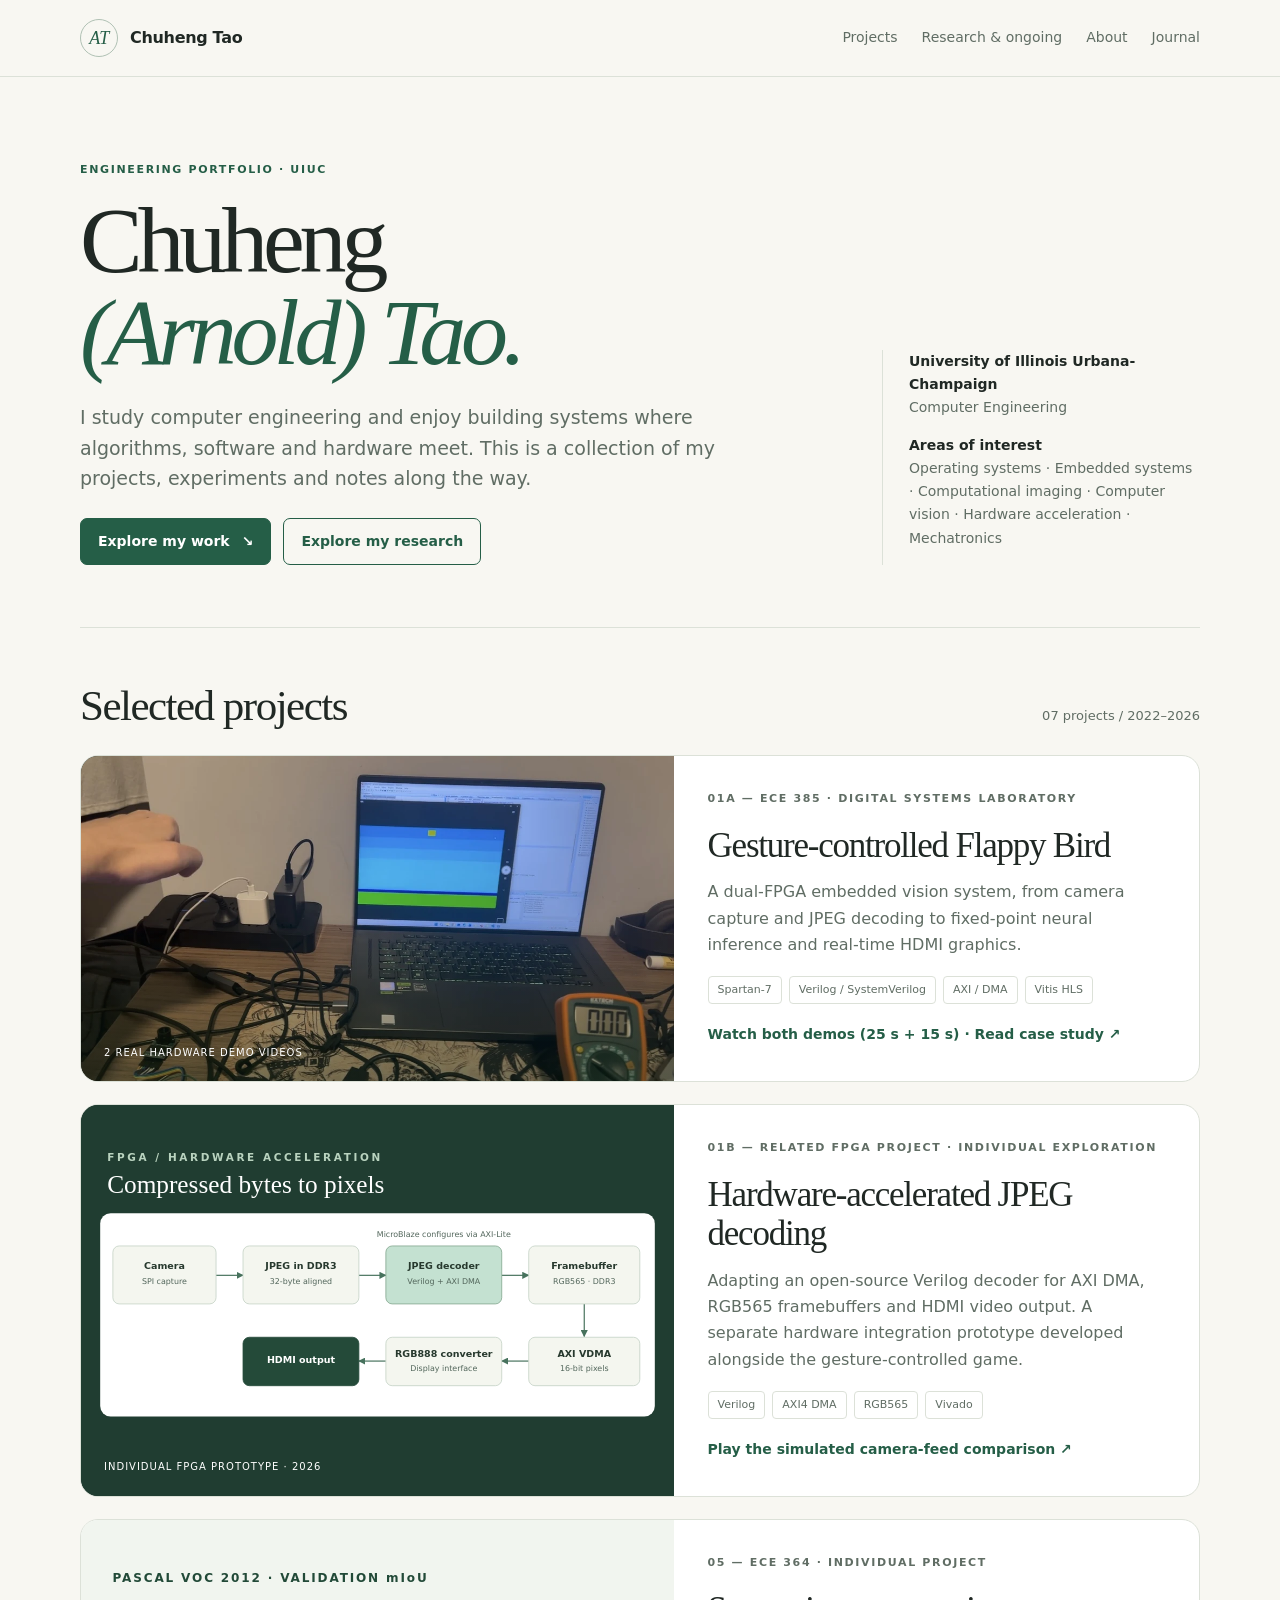
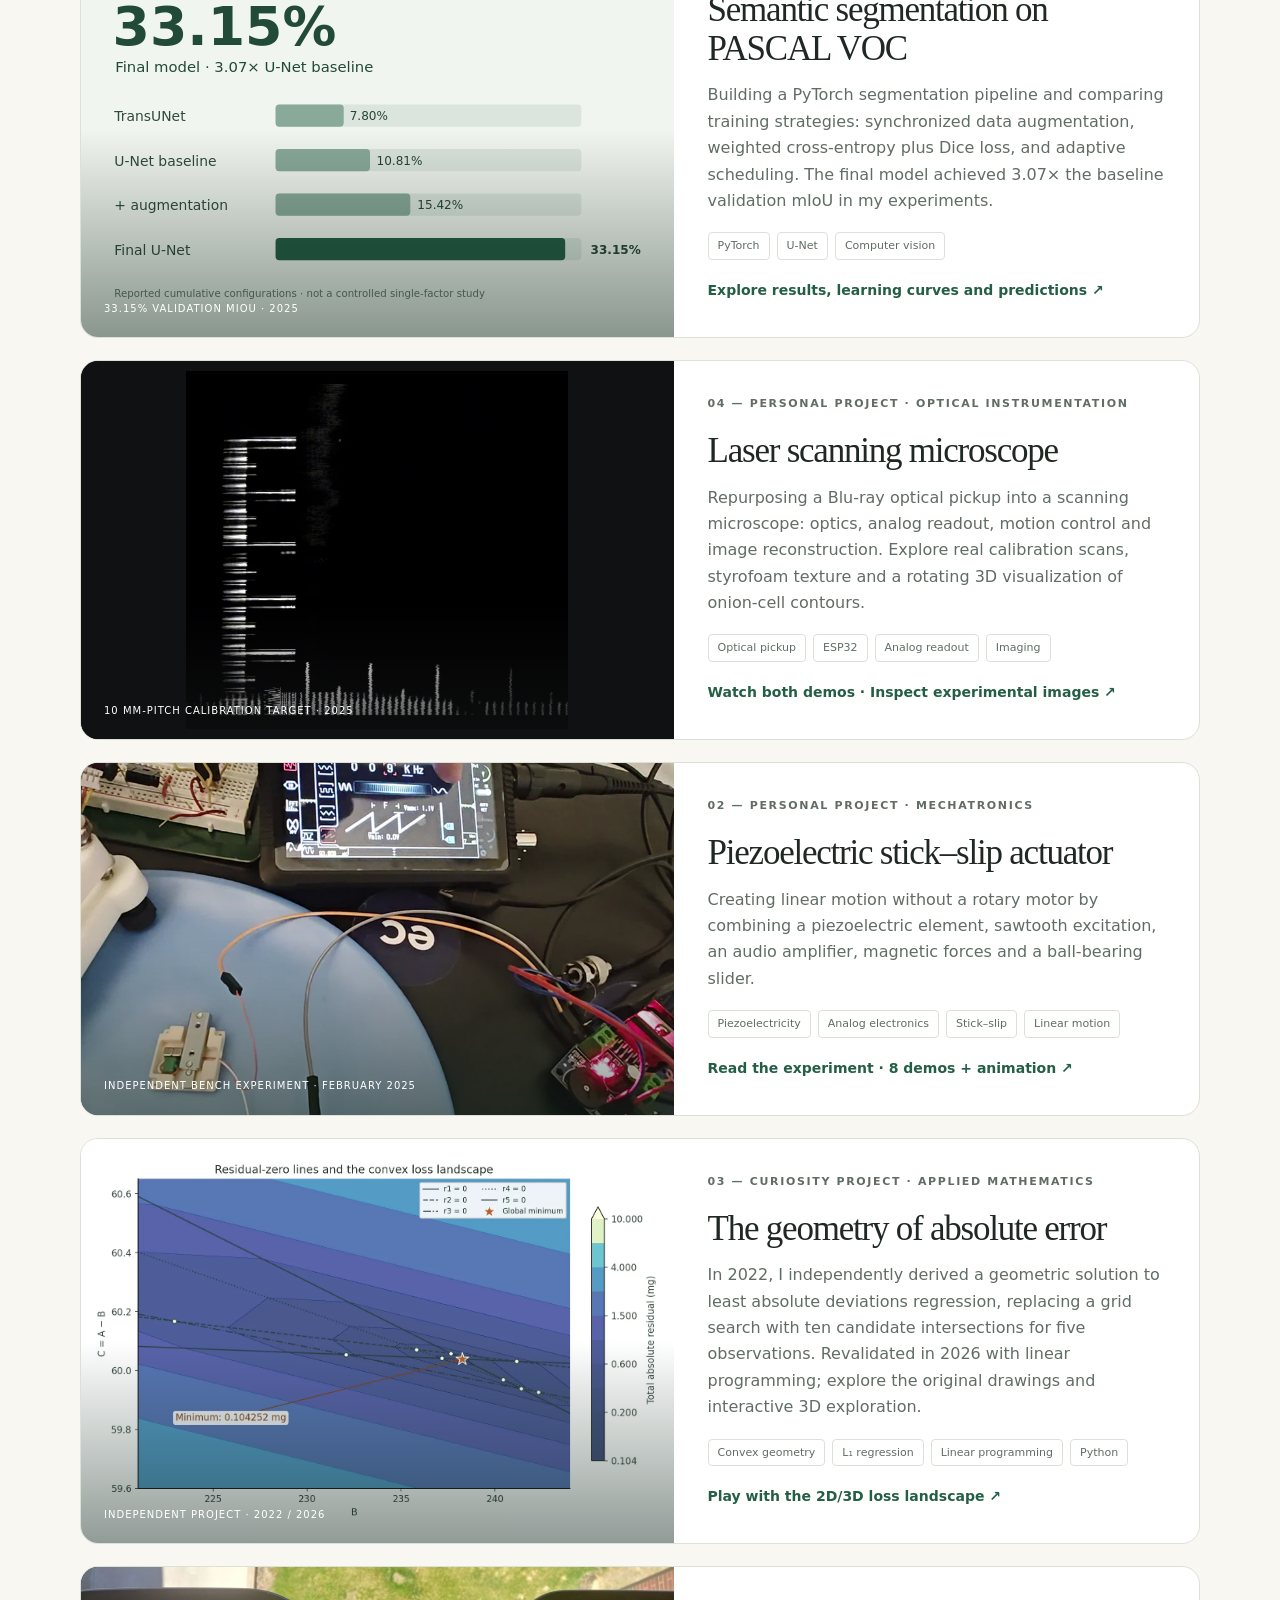
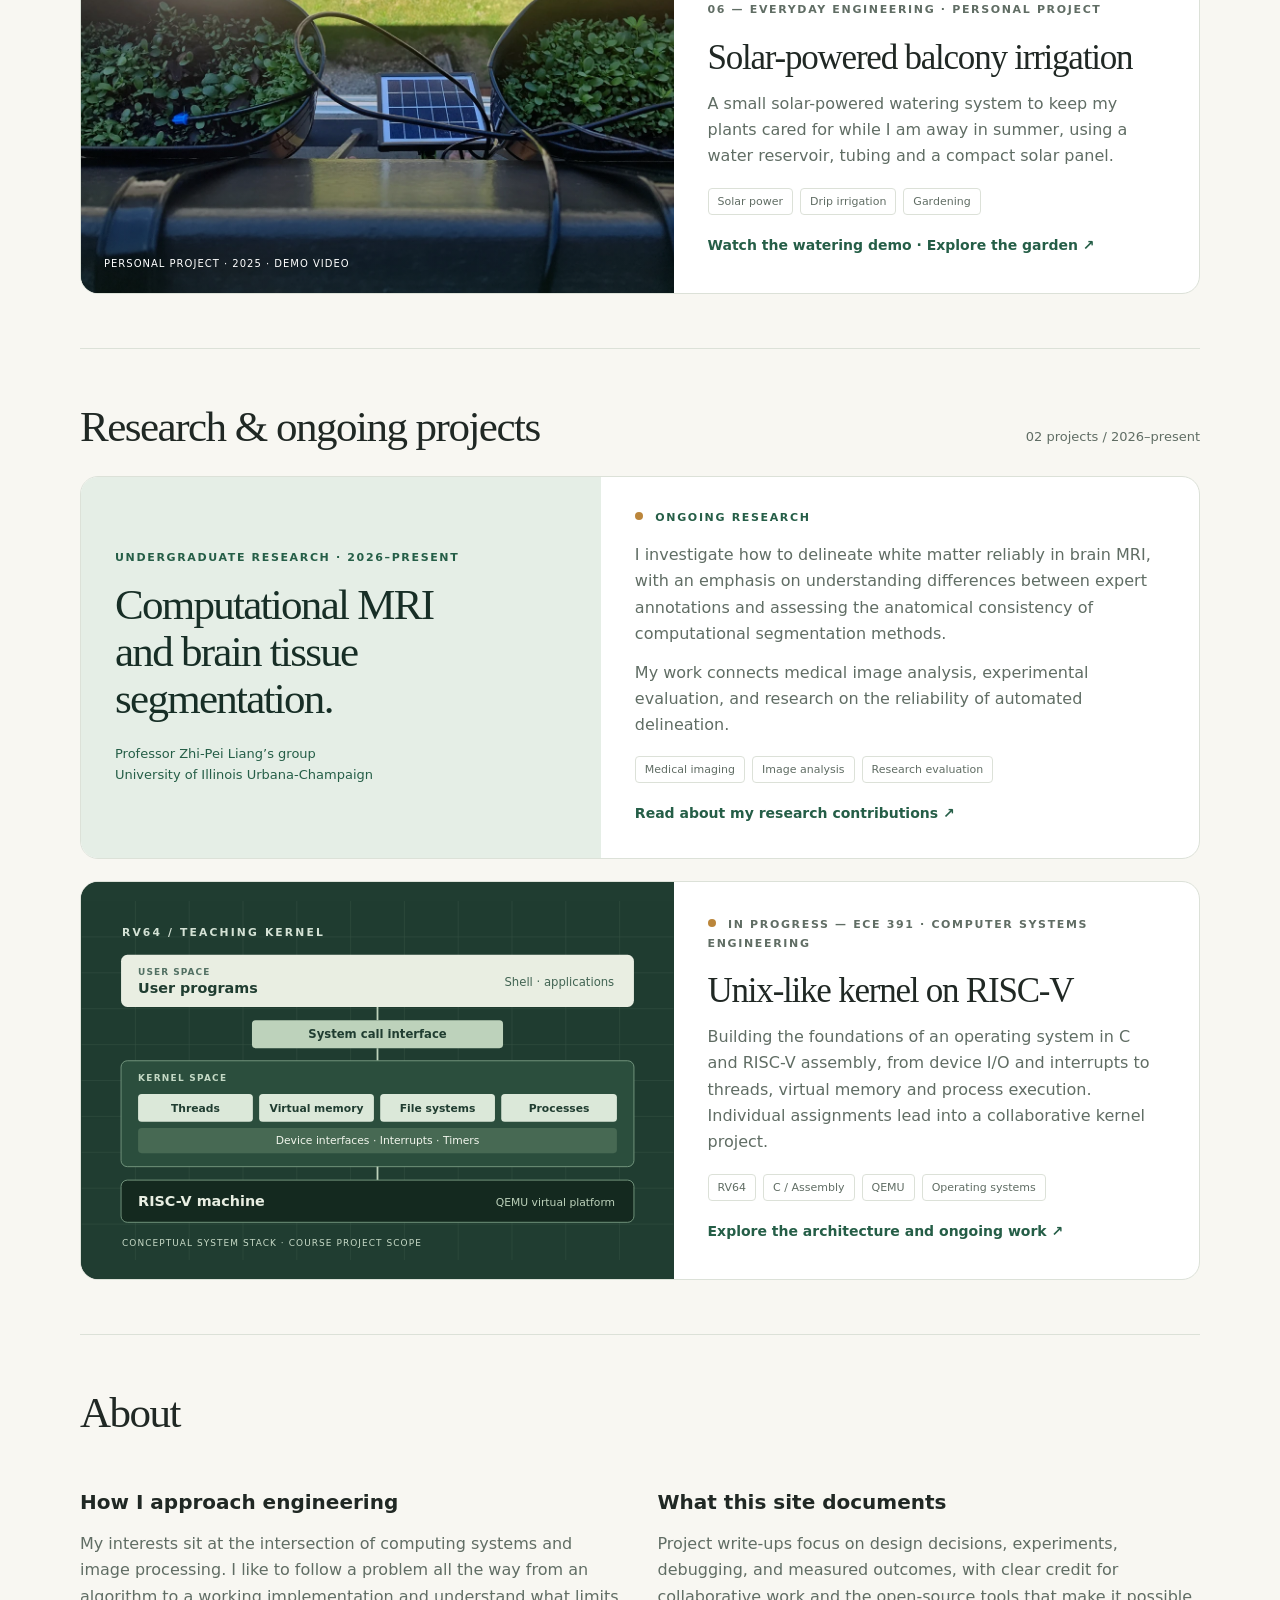
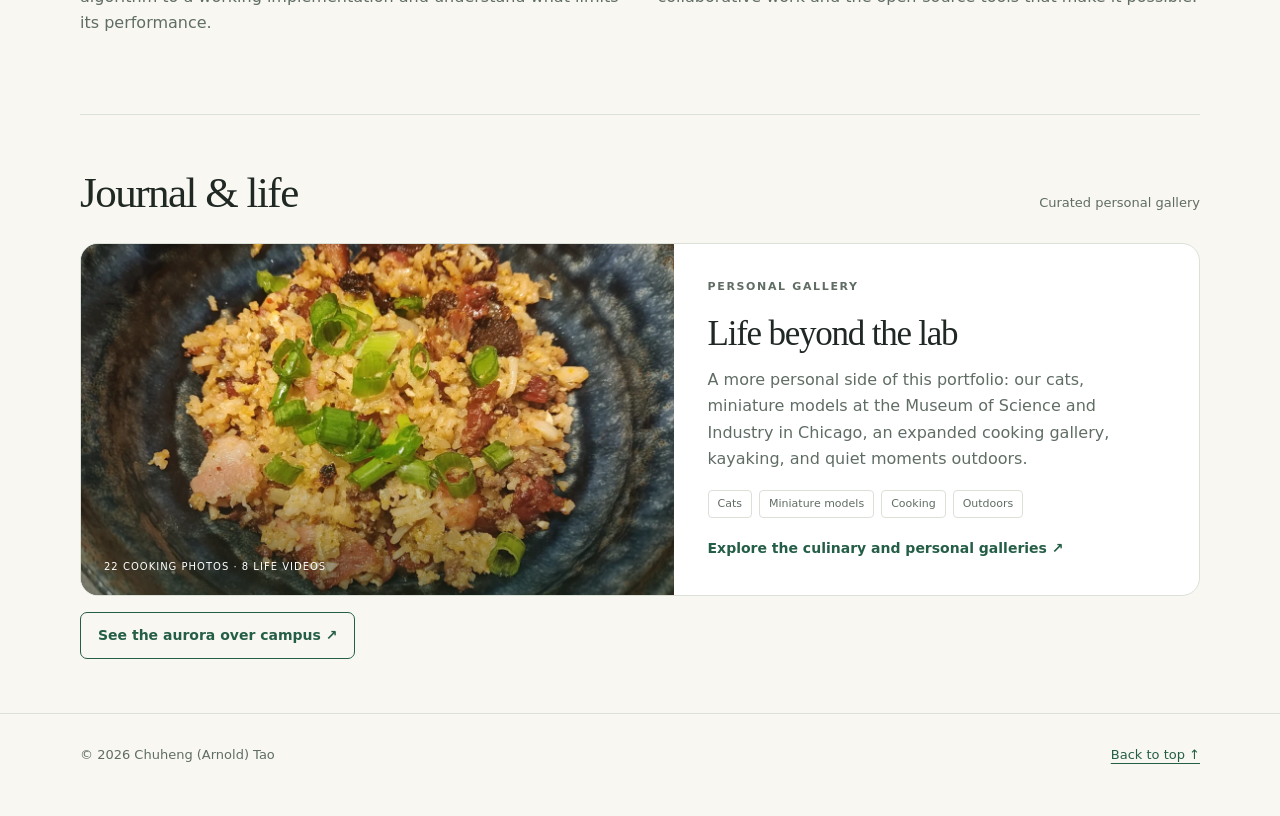
==== index.html @ ce67bd4c "Publish Arnold Tao portfolio v25" ====
<!DOCTYPE html>

<html lang="en"><head><meta charset="utf-8"/><meta content="width=device-width, initial-scale=1" name="viewport"/><meta content="Chuheng (Arnold) Tao — computer engineering, projects, and notes from the University of Illinois Urbana-Champaign." name="description"/><title>Chuheng (Arnold) Tao — Portfolio</title><link href="styles.css" rel="stylesheet"/></head>
<body><a class="skip" href="#main">Skip to content</a><header><div class="wrap nav"><a class="brand" href="index.html"><span aria-hidden="true" class="monogram">AT</span>Chuheng Tao</a><nav aria-label="Main navigation"><a href="#projects">Projects</a><a href="#ongoing">Research &amp; ongoing</a><a href="#about">About</a><a href="#journal">Journal</a></nav></div></header>
<main class="wrap" id="main"><section class="hero"><div><p class="eyebrow">Engineering portfolio · UIUC</p><h1>Chuheng<br/><em>(Arnold) Tao.</em></h1><p class="lead">I study computer engineering and enjoy building systems where algorithms, software and hardware meet. This is a collection of my projects, experiments and notes along the way.</p><div class="actions"><a class="btn primary" href="#projects">Explore my work <span aria-hidden="true">↘</span></a><a class="btn" href="#research">Explore my research</a></div></div><aside class="hero-aside"><p><strong>University of Illinois Urbana-Champaign</strong>Computer Engineering</p><p><strong>Areas of interest</strong>Operating systems · Embedded systems · Computational imaging · Computer vision · Hardware acceleration · Mechatronics</p></aside></section>
<section class="section" id="projects"><div class="section-heading"><h2>Selected projects</h2><p>07 projects / 2022–2026</p></div><a class="featured" href="projects/ece385.html"><div class="cover"><img alt="Hardware demonstration with a hand gesture and the game displayed on a laptop" loading="eager" src="assets/ece385/fist-2.webp"/><span class="cover-label">2 real hardware demo videos</span></div><div class="feature-copy"><p class="eyebrow">01A — ECE 385 · Digital Systems Laboratory</p><h3>Gesture-controlled Flappy Bird</h3><p>A dual-FPGA embedded vision system, from camera capture and JPEG decoding to fixed-point neural inference and real-time HDMI graphics.</p><div class="tags"><span class="tag">Spartan-7</span><span class="tag">Verilog / SystemVerilog</span><span class="tag">AXI / DMA</span><span class="tag">Vitis HLS</span></div><span class="link-label">Watch both demos (25 s + 15 s) · Read case study ↗</span></div></a><a class="featured secondary-project jpeg-feature" href="projects/jpeg-decoder.html"><div class="cover"><img alt="Diagram of the AXI JPEG accelerator prototype, from compressed JPEG in DDR3 through RGB565 framebuffer and HDMI" loading="lazy" src="assets/ece385/jpeg-prototype.svg"/><span class="cover-label">Individual FPGA prototype · 2026</span></div><div class="feature-copy"><p class="eyebrow">01B — Related FPGA project · Individual exploration</p><h3>Hardware-accelerated JPEG decoding</h3><p>Adapting an open-source Verilog decoder for AXI DMA, RGB565 framebuffers and HDMI video output. A separate hardware integration prototype developed alongside the gesture-controlled game.</p><div class="tags"><span class="tag">Verilog</span><span class="tag">AXI4 DMA</span><span class="tag">RGB565</span><span class="tag">Vivado</span></div><span class="link-label">Play the simulated camera-feed comparison ↗</span></div></a>
<a class="featured secondary-project" href="projects/ece364.html"><div class="cover" style="background:#f1f5ef"><img alt="Reported U-Net validation mIoU rises from 10.81 percent to 33.15 percent" loading="lazy" src="assets/ece364/results.svg" style="object-fit:contain"/><span class="cover-label">33.15% validation mIoU · 2025</span></div><div class="feature-copy"><p class="eyebrow">05 — ECE 364 · Individual project</p><h3>Semantic segmentation on PASCAL VOC</h3><p>Building a PyTorch segmentation pipeline and comparing training strategies: synchronized data augmentation, weighted cross-entropy plus Dice loss, and adaptive scheduling. The final model achieved 3.07× the baseline validation mIoU in my experiments.</p><div class="tags"><span class="tag">PyTorch</span><span class="tag">U-Net</span><span class="tag">Computer vision</span></div><span class="link-label">Explore results, learning curves and predictions ↗</span></div></a>
<a class="featured secondary-project lsm-feature" href="projects/laser-scanning-microscope.html"><div class="cover"><img alt="Microscope scan of a calibration target with 10 micrometer division spacing" loading="lazy" src="assets/lsm/photos/calibration-scan.webp"/><span class="cover-label">10 µm-pitch calibration target · 2025</span></div><div class="feature-copy"><p class="eyebrow">04 — Personal project · Optical instrumentation</p><h3>Laser scanning microscope</h3><p>Repurposing a Blu-ray optical pickup into a scanning microscope: optics, analog readout, motion control and image reconstruction. Explore real calibration scans, styrofoam texture and a rotating 3D visualization of onion-cell contours.</p><div class="tags"><span class="tag">Optical pickup</span><span class="tag">ESP32</span><span class="tag">Analog readout</span><span class="tag">Imaging</span></div><span class="link-label">Watch both demos · Inspect experimental images ↗</span></div></a>
<a class="featured secondary-project" href="projects/piezo-actuator.html"><div class="cover"><img alt="Piezoelectric linear slider connected to a waveform source and an audio amplifier" loading="lazy" src="assets/piezo/videos/test-05.webp"/><span class="cover-label">Independent bench experiment · February 2025</span></div><div class="feature-copy"><p class="eyebrow">02 — Personal project · Mechatronics</p><h3>Piezoelectric stick–slip actuator</h3><p>Creating linear motion without a rotary motor by combining a piezoelectric element, sawtooth excitation, an audio amplifier, magnetic forces and a ball-bearing slider.</p><div class="tags"><span class="tag">Piezoelectricity</span><span class="tag">Analog electronics</span><span class="tag">Stick–slip</span><span class="tag">Linear motion</span></div><span class="link-label">Read the experiment · 8 demos + animation ↗</span></div></a><a class="featured secondary-project lad-feature" href="projects/lad-regression.html"><div class="cover"><img alt="Convex piecewise-linear loss contours and residual-zero lines intersecting at the LAD optimum" loading="lazy" src="assets/lad/landscape.webp"/><span class="cover-label">Independent project · 2022 / 2026</span></div><div class="feature-copy"><p class="eyebrow">03 — Curiosity project · Applied mathematics</p><h3>The geometry of absolute error</h3><p>In 2022, I independently derived a geometric solution to least absolute deviations regression, replacing a grid search with ten candidate intersections for five observations. Revalidated in 2026 with linear programming; explore the original drawings and interactive 3D exploration.</p><div class="tags"><span class="tag">Convex geometry</span><span class="tag">L₁ regression</span><span class="tag">Linear programming</span><span class="tag">Python</span></div><span class="link-label">Play with the 2D/3D loss landscape ↗</span></div></a><a class="featured secondary-project" href="projects/solar-irrigation.html"><div class="cover"><img alt="Solar-powered irrigation lines in two balcony planters" loading="lazy" src="assets/irrigation/solar-planters.webp"/><span class="cover-label">Personal project · 2025 · Demo video</span></div><div class="feature-copy"><p class="eyebrow">06 — Everyday engineering · Personal project</p><h3>Solar-powered balcony irrigation</h3><p>A small solar-powered watering system to keep my plants cared for while I am away in summer, using a water reservoir, tubing and a compact solar panel.</p><div class="tags"><span class="tag">Solar power</span><span class="tag">Drip irrigation</span><span class="tag">Gardening</span></div><span class="link-label">Watch the watering demo · Explore the garden ↗</span></div></a></section>
<section class="section" id="ongoing"><div class="section-heading"><h2>Research &amp; ongoing projects</h2><p>02 projects / 2026–present</p></div><a class="research-feature" href="projects/mri-research.html" id="research"><div class="research-label"><p class="eyebrow">Undergraduate research · 2026–present</p><h3>Computational MRI<br/>and brain tissue segmentation.</h3><p>Professor Zhi-Pei Liang’s group<br/>University of Illinois Urbana-Champaign</p></div><div class="research-copy"><p class="eyebrow"><span aria-hidden="true" class="status-dot"></span> Ongoing research</p><p>I investigate how to delineate white matter reliably in brain MRI, with an emphasis on understanding differences between expert annotations and assessing the anatomical consistency of computational segmentation methods.</p><p>My work connects medical image analysis, experimental evaluation, and research on the reliability of automated delineation.</p><div class="tags"><span class="tag">Medical imaging</span><span class="tag">Image analysis</span><span class="tag">Research evaluation</span></div><span class="link-label">Read about my research contributions ↗</span></div></a><a class="featured kernel-feature" href="projects/ece391.html"><div class="cover"><img alt="Conceptual RISC-V operating system stack, from user programs through the kernel to virtual hardware" loading="lazy" src="assets/ece391/kernel-stack.svg"/></div><div class="feature-copy"><p class="eyebrow"><span aria-hidden="true" class="status-dot"></span> In progress — ECE 391 · Computer Systems Engineering</p><h3>Unix-like kernel on RISC-V</h3><p>Building the foundations of an operating system in C and RISC-V assembly, from device I/O and interrupts to threads, virtual memory and process execution. Individual assignments lead into a collaborative kernel project.</p><div class="tags"><span class="tag">RV64</span><span class="tag">C / Assembly</span><span class="tag">QEMU</span><span class="tag">Operating systems</span></div><span class="link-label">Explore the architecture and ongoing work ↗</span></div></a></section>
<section class="section" id="about"><div class="section-heading"><h2>About</h2></div><div class="two-col"><div class="info"><h3>How I approach engineering</h3><p>My interests sit at the intersection of computing systems and image processing. I like to follow a problem all the way from an algorithm to a working implementation and understand what limits its performance.</p></div><div class="info"><h3>What this site documents</h3><p>Project write-ups focus on design decisions, experiments, debugging, and measured outcomes, with clear credit for collaborative work and the open-source tools that make it possible.</p></div></div></section>
<section class="section" id="journal"><div class="section-heading"><h2>Journal &amp; life</h2><p>Curated personal gallery</p></div><a class="featured secondary-project" href="projects/life.html"><div class="cover"><img alt="A bowl of fried rice topped with scallions" loading="lazy" src="assets/life/fried-rice-bowl.webp"/><span class="cover-label">22 cooking photos · 8 life videos</span></div><div class="feature-copy"><p class="eyebrow">Personal gallery</p><h3>Life beyond the lab</h3><p>A more personal side of this portfolio: our cats, miniature models at the Museum of Science and Industry in Chicago, an expanded cooking gallery, kayaking, and quiet moments outdoors.</p><div class="tags"><span class="tag">Cats</span><span class="tag">Miniature models</span><span class="tag">Cooking</span><span class="tag">Outdoors</span></div><span class="link-label">Explore the culinary and personal galleries ↗</span></div></a><div class="actions" style="margin-top:16px"><a class="btn" href="projects/life.html#campus-aurora">See the aurora over campus ↗</a></div></section></main>
<footer><div class="wrap footer-inner"><span>© 2026 Chuheng (Arnold) Tao</span><a href="#main">Back to top ↑</a></div></footer></body></html>
---- styles.css ----
:root{color-scheme:light;--bg:#f8f7f2;--paper:#fff;--ink:#202824;--muted:#606d64;--line:#dce1d8;--accent:#255e47;--pale:#e5eee6;--dark:#172e26;--cream:#f4f1e5;--radius:18px;--sans:system-ui,-apple-system,BlinkMacSystemFont,"Segoe UI",sans-serif;--serif:Georgia,"Times New Roman",serif}*{box-sizing:border-box}html{scroll-behavior:smooth}body{margin:0;background:var(--bg);color:var(--ink);font:16px/1.65 var(--sans)}a{color:var(--accent);text-underline-offset:4px}a:hover{text-decoration-thickness:2px}img{max-width:100%;height:auto;display:block}button{font:inherit}a:focus-visible,button:focus-visible,summary:focus-visible{outline:3px solid #b66e32;outline-offset:5px}header{border-bottom:1px solid var(--line);background:var(--bg)}.wrap{width:min(1120px,calc(100% - 48px));margin:auto}.nav{height:76px;display:flex;align-items:center;justify-content:space-between;gap:20px}.brand{display:flex;align-items:center;gap:12px;text-decoration:none;color:var(--ink);font-weight:650;letter-spacing:-.02em}.monogram{border:1px solid #b0c1b4;width:38px;height:38px;display:grid;place-items:center;border-radius:50%;font:italic 18px var(--serif);color:var(--accent)}nav{display:flex;gap:24px;flex-wrap:wrap}nav a{font-size:14px;color:var(--muted);text-decoration:none}nav a:hover,nav a[aria-current]{color:var(--accent)}.eyebrow{font-size:11px;letter-spacing:.15em;text-transform:uppercase;font-weight:750;color:var(--accent);margin:0 0 15px}.hero{padding:84px 0 62px;display:grid;grid-template-columns:1.4fr .6fr;gap:60px;align-items:end}.hero h1,.article-hero h1{font:normal clamp(48px,7.4vw,94px)/.98 var(--serif);letter-spacing:-.055em;margin:0 0 24px}.hero h1 em{font-weight:normal;color:var(--accent)}.lead{font-size:19px;line-height:1.6;max-width:660px;color:var(--muted);margin:0 0 24px}.hero-aside{border-left:1px solid var(--line);padding-left:26px}.hero-aside p{margin:0 0 15px;font-size:14px;color:var(--muted)}.hero-aside strong{display:block;color:var(--ink);font-weight:650}.actions{display:flex;gap:12px;flex-wrap:wrap;align-items:center}.btn{display:inline-flex;gap:12px;align-items:center;text-decoration:none;border:1px solid var(--accent);border-radius:7px;padding:11px 17px;font-size:14px;font-weight:650}.btn.primary{background:var(--accent);color:white}.btn:hover{opacity:.87}.section{padding:54px 0;border-top:1px solid var(--line)}.section-heading{display:flex;justify-content:space-between;align-items:baseline;gap:20px;margin-bottom:25px}.section-heading h2,.article-section h2{font:normal clamp(31px,4vw,43px)/1.12 var(--serif);letter-spacing:-.035em;margin:0}.section-heading p{font-size:13px;color:var(--muted);margin:0}.featured{display:grid;grid-template-columns:1.06fr .94fr;background:var(--paper);border:1px solid var(--line);border-radius:var(--radius);overflow:hidden;text-decoration:none;color:var(--ink)}.featured:hover{border-color:var(--accent)}.cover{min-height:310px;position:relative;background:var(--dark);overflow:hidden;display:flex;align-items:center;justify-content:center}.cover img{width:100%;height:100%;object-fit:cover;position:absolute}.cover:after{content:"";position:absolute;inset:0;background:linear-gradient(0deg,rgba(12,35,24,.45),transparent 50%)}.cover-label{position:absolute;z-index:1;bottom:20px;left:23px;letter-spacing:.1em;font-size:10px;color:white;text-transform:uppercase}.feature-copy{padding:34px;align-self:center}.feature-copy h3{font:normal 35px/1.12 var(--serif);letter-spacing:-.035em;margin:8px 0 14px}.feature-copy p{color:var(--muted);margin:0 0 18px}.tags{display:flex;gap:7px;flex-wrap:wrap;margin:17px 0}.tag{font-size:11px;line-height:1.4;border:1px solid var(--line);color:var(--muted);padding:5px 9px;border-radius:4px}.link-label{color:var(--accent);font-weight:650;font-size:14px}.two-col{display:grid;grid-template-columns:1fr 1fr;gap:35px}.info{padding:24px 0}.info h3{font-size:20px;font-weight:600;margin:0 0 12px}.info p{color:var(--muted);margin:0}.journal{padding:28px;border:1px solid var(--line);border-radius:var(--radius);background:transparent}.journal h3{font:normal 26px/1.15 var(--serif);margin:0 0 8px}.journal p{margin:0;color:var(--muted)}footer{border-top:1px solid var(--line);padding:30px 0 50px;color:var(--muted);font-size:13px}.footer-inner{display:flex;justify-content:space-between;gap:20px}.article-hero{padding:48px 0 40px}.back{font-size:13px;text-decoration:none;color:var(--muted);display:inline-block;margin-bottom:30px}.article-hero h1{font-size:clamp(44px,6.8vw,78px);max-width:990px;margin-bottom:24px}.article-hero .lead{max-width:790px}.meta{font-size:13px;color:var(--muted);display:flex;flex-wrap:wrap;gap:8px 23px}.hero-media{display:grid;grid-template-columns:1.15fr .85fr;gap:10px;align-items:stretch;margin-bottom:14px}.hero-media img{width:100%;height:100%;object-fit:cover;border-radius:12px;aspect-ratio:16/9}.hero-media .secondary{display:grid;grid-template-rows:1fr 1fr;gap:10px}.hero-media .secondary img{aspect-ratio:2.7/1}.caption{font-size:12px;color:var(--muted);margin:8px 0 20px}.stats{display:grid;grid-template-columns:repeat(4,1fr);background:var(--dark);color:#f8f7f2;border-radius:12px;overflow:hidden;margin:27px 0 48px}.stat{padding:23px 20px;border-right:1px solid #446055}.stat:last-child{border:0}.stat b{font:normal clamp(26px,4vw,40px)/1.05 var(--serif);display:block;margin-bottom:6px}.stat span{font-size:12px;color:#c5d8cc}.article-layout{display:grid;grid-template-columns:205px minmax(0,1fr);gap:60px;padding-bottom:55px}.toc{position:sticky;top:20px;align-self:start;display:grid;gap:12px;border-top:1px solid var(--line);padding-top:20px}.toc a{font-size:13px;text-decoration:none;color:var(--muted)}.toc a:hover{color:var(--accent)}.article-section{padding:0 0 45px;margin:0 0 42px;border-bottom:1px solid var(--line);scroll-margin-top:22px}.article-section:last-child{border:0;margin:0;padding:0}.article-section p{color:#414d45}.article-section h3{font-size:19px;line-height:1.3;margin:26px 0 8px}.article-section h2{margin-bottom:18px}.diagram{border:1px solid var(--line);background:#fff;border-radius:12px;padding:20px;margin:24px 0 10px;overflow:auto}.diagram svg{width:100%;height:auto;min-width:540px;display:block}.small-diagram{min-width:0!important}.diagram .node{fill:#f4f6ef;stroke:#c4d2c5;stroke-width:1.2}.diagram .accent-node{fill:#e3eee6;stroke:#82a68e;stroke-width:1.2}.diagram .dark-node{fill:#244a39;stroke:#244a39}.diagram text{font-family:var(--sans);font-size:12px;fill:#27392e}.diagram .sub{font-size:10px;fill:#52665b}.diagram .white{fill:white}.diagram .arrow{stroke:#47725d;stroke-width:1.5;fill:none;marker-end:url(#arrow)}.pipeline-grid{display:grid;grid-template-columns:repeat(3,1fr);gap:10px;margin:24px 0}.pipeline-grid div{padding:18px;border:1px solid var(--line);border-radius:10px;background:white}.pipeline-grid b{display:block;color:var(--accent);font-size:12px;margin-bottom:6px}.pipeline-grid span{font-size:13px;color:var(--muted)}.media-grid{display:grid;grid-template-columns:1fr 1fr;gap:13px}.media-grid figure{margin:0}.media-grid img{border-radius:9px;aspect-ratio:16/9;object-fit:cover;width:100%}.media-grid figcaption{font-size:12px;color:var(--muted);margin:6px 0 13px}.sample-grid{display:flex;gap:18px;align-items:start;margin:23px 0}.sample-grid figure{margin:0;flex:0 1 135px}.sample-grid img{image-rendering:pixelated;border-radius:6px}.sample-grid figcaption{font-size:12px;color:var(--muted);margin:5px 0}.layer-list{display:grid;gap:6px;margin:18px 0}.layer{display:grid;grid-template-columns:1fr 1fr;gap:20px;align-items:center;background:white;border:1px solid var(--line);border-radius:6px;padding:9px 14px;font-size:13px}.layer code{color:var(--accent);font-size:12px}.callout{border-left:3px solid #82a68e;background:var(--pale);padding:16px 20px;margin:20px 0;border-radius:0 8px 8px 0;font-size:14px}.callout p{margin:0}.code-block{background:#1f3028;color:#e2eee5;padding:18px;border-radius:10px;overflow:auto;font-size:12px;line-height:1.65}.code-block code{font-family:ui-monospace,SFMono-Regular,Consolas,monospace}.bar-table{margin:20px 0;border:1px solid var(--line);padding:15px;border-radius:12px;background:white}.barrow{display:grid;grid-template-columns:90px 1fr;gap:12px;align-items:center;padding:12px 0;border-bottom:1px solid var(--line)}.barrow:last-child{border:0}.barrow>span{font-size:13px}.bars{display:grid;gap:6px}.track{height:19px;background:#edf0eb;border-radius:3px;position:relative;overflow:hidden}.fill{height:100%;background:#3d7959;min-width:0}.fill.receiver{background:#9db4a1}.track b{position:absolute;right:6px;top:0;font-size:10px;color:#152b1f;font-weight:650;line-height:19px;background:#fff9;padding:0 3px;border-radius:2px}.legend{display:flex;gap:16px;font-size:12px;color:var(--muted)}.swatch{display:inline-block;width:10px;height:10px;background:#3d7959;margin-right:5px;border-radius:2px}.swatch.r{background:#9db4a1}.source-list{padding-left:18px;font-size:14px}.source-list li{margin:9px 0}.source-list a{overflow-wrap:anywhere}details{border:1px solid var(--line);border-radius:9px;padding:12px 14px;background:white;margin-top:14px}summary{cursor:pointer;color:var(--accent);font-weight:650;font-size:14px}details img{margin-top:12px}.video-grid{display:grid;gap:14px}.video-grid video{width:100%;max-height:480px;background:#172e26;border-radius:9px}.skip{position:absolute;left:-1000px}.skip:focus{left:20px;top:10px;z-index:10;background:white;padding:8px}.empty-video{display:none}.no-break{white-space:nowrap}@media(max-width:800px){.hero{grid-template-columns:1fr;gap:25px;padding:58px 0 40px}.hero-aside{border-left:0;border-top:1px solid var(--line);padding:15px 0 0;display:flex;gap:30px;flex-wrap:wrap}.featured{grid-template-columns:1fr}.cover{min-height:260px}.article-layout{grid-template-columns:1fr;gap:25px}.toc{position:static;display:flex;flex-wrap:wrap;gap:10px 17px}.toc .eyebrow{width:100%;margin:0}.stats{grid-template-columns:1fr 1fr}.stat:nth-child(2){border-right:0}.stat:nth-child(-n+2){border-bottom:1px solid #446055}.hero-media .secondary img{aspect-ratio:2.2/1}.section{padding:40px 0}.two-col{gap:20px}}@media(max-width:480px){.wrap{width:calc(100% - 32px)}.nav{height:auto;min-height:67px;flex-wrap:wrap;padding:12px 0;gap:9px}nav{gap:16px}.hero{padding-top:45px}.lead{font-size:17px}.two-col,.hero-media,.pipeline-grid{grid-template-columns:1fr}.hero-media .secondary{grid-template-columns:1fr 1fr;grid-template-rows:1fr}.hero-media .secondary img{aspect-ratio:16/9}.feature-copy{padding:23px}.feature-copy h3{font-size:29px}.section-heading{align-items:start;flex-direction:column;gap:8px}.footer-inner{flex-wrap:wrap}.layer{gap:10px;padding:8px;font-size:12px}.barrow{grid-template-columns:68px 1fr}.media-grid{gap:8px}.article-hero{padding-top:25px}}@media(prefers-reduced-motion:reduce){html{scroll-behavior:auto}}

[hidden]{display:none!important}

/* Video milestones: native players and original-aspect-ratio footage. */
.demo-actions{margin-top:22px}
.video-grid{gap:18px;margin:24px 0 32px}
.video-demo{margin:0;overflow:hidden;border:1px solid var(--line);border-radius:12px;background:white;display:grid;grid-template-columns:minmax(0,1.25fr) minmax(0,1fr);align-items:stretch}
.video-stage{display:flex;align-items:center;justify-content:center;background:#172e26;min-width:0;padding:8px}
.video-grid video{display:block;width:100%;height:auto;max-height:390px;object-fit:contain;border-radius:6px}
.video-demo figcaption{padding:20px;align-self:center;min-width:0}
.video-demo figcaption .eyebrow{margin:0 0 8px;font-size:11px}
.video-demo figcaption h3{margin:0 0 8px;font-size:18px;line-height:1.3}
.video-demo figcaption p:not(.eyebrow){font-size:14px;line-height:1.6;margin:0 0 12px;color:var(--muted)}
.media-link{font-size:12px;color:var(--accent);font-weight:650}
@media(max-width:620px){.video-demo{grid-template-columns:1fr}.video-demo figcaption{padding:16px}.video-grid video{max-height:420px}}

/* Independent piezoelectric actuator case study */
.secondary-project{margin-top:22px}.article-hero h1 em{font-weight:normal;color:var(--accent)}.piezo-hero>img{object-fit:cover;min-height:280px;aspect-ratio:16/10}.piezo-hero .secondary img{aspect-ratio:2.2/1;object-position:center}.piezo-video-grid{grid-template-columns:repeat(2,minmax(0,1fr));gap:16px}.piezo-video{grid-template-columns:1fr;align-content:start}.piezo-video .video-stage{padding:0}.piezo-video video{aspect-ratio:16/9;border-radius:0}.piezo-video figcaption{padding:16px}.piezo-video figcaption p:not(.eyebrow){font-size:13px}.piezo-video figcaption h3{font-size:17px}.piezo-video-grid #clip-08{border-color:#82a68e}@media(max-width:620px){.piezo-video-grid{grid-template-columns:1fr}.piezo-hero>img{min-height:0}}

/* Animated conceptual stick–slip demonstration */
.stick-slip-animation{margin:24px 0 18px;border:1px solid var(--line);border-radius:12px;overflow:hidden;background:var(--paper)}.stick-slip-animation picture{display:block;background:var(--bg)}.stick-slip-animation img{width:100%;height:auto;display:block}.stick-slip-animation figcaption{padding:15px 18px;display:flex;align-items:flex-start;justify-content:space-between;gap:18px;color:var(--muted);font-size:13px}.stick-slip-animation strong{color:var(--ink)}.motion-toggle{flex-shrink:0;background:white;border:1px solid var(--line);border-radius:6px;color:var(--accent);padding:7px 12px;font-size:12px;cursor:pointer}.motion-toggle:hover{border-color:var(--accent)}@media(max-width:620px){.stick-slip-animation figcaption{flex-direction:column;gap:10px}}

/* 2022 mathematical curiosity case study */
.lad-feature .cover{background:#fff}.lad-feature .cover img{object-fit:contain;padding:14px}.lad-figure{margin:24px 0;border:1px solid var(--line);background:#fff;border-radius:12px;overflow:hidden}.lad-figure img{width:100%;height:auto;display:block}.lad-figure figcaption{padding:12px 18px;border-top:1px solid var(--line);font-size:13px;color:var(--muted);line-height:1.55}.lad-hero{max-width:960px;margin:0 auto 30px}.lad-math{background:#fff;border:1px solid var(--line);border-radius:10px;font:normal clamp(17px,2.1vw,23px)/1.75 var(--serif);padding:18px 22px;margin:20px 0;overflow-x:auto;color:var(--dark)}.lad-math sup,.lad-math sub{font-size:.68em}.lad-table-wrap{overflow-x:auto;margin:24px 0}.lad-table{border-collapse:collapse;width:100%;font-size:13px;background:#fff;white-space:nowrap;font-variant-numeric:tabular-nums}.lad-table th,.lad-table td{padding:11px 13px;border-bottom:1px solid var(--line);text-align:right}.lad-table th{background:var(--pale);font-weight:650}.lad-table th:first-child,.lad-table td:first-child{text-align:left}.lad-table tr:last-child td{border-bottom:0}.article-section details{border:1px solid var(--line);background:#fff;border-radius:9px;padding:12px 16px;margin-top:22px}.article-section details summary{cursor:pointer;font-weight:600;color:var(--accent)}.article-section details p{margin-bottom:6px}

/* FPGA case study: media first and independent JPEG case study. */
.fpga-hero{padding:30px 0 18px}.fpga-hero .back{margin-bottom:18px}.fpga-hero h1{font-size:clamp(40px,5.9vw,68px);margin-bottom:16px}.fpga-hero .lead{margin-bottom:16px;max-width:900px}.fpga-hero .tags{margin:12px 0}.fpga-hero .demo-actions{margin-top:12px}.fpga-demo-opening{scroll-margin-top:16px;margin-top:16px}.fpga-demo-opening .section-heading{margin-bottom:12px}.fpga-demo-grid{grid-template-columns:repeat(2,minmax(0,1fr));margin:12px 0 24px;gap:16px}.fpga-demo-grid .video-demo{grid-template-columns:1fr;align-content:start;scroll-margin-top:18px}.fpga-demo-grid .video-stage{padding:0;aspect-ratio:16/9;overflow:hidden}.fpga-demo-grid video{width:100%;height:100%;max-height:none;object-fit:contain;border-radius:0}.fpga-demo-grid figcaption{padding:16px 18px}.fpga-demo-grid figcaption h3{font-size:18px}.fpga-demo-grid figcaption p:not(.eyebrow){margin-bottom:8px}.jpeg-feature .cover img{object-fit:contain;background:#203d31}.jpeg-feature .cover:after{background:none}@media(max-width:620px){.fpga-demo-grid{grid-template-columns:1fr}.fpga-hero h1 br{display:none}.fpga-hero .btn{font-size:13px}}

.fpga-page article,.fpga-page .toc{min-width:0}.fpga-page .diagram,.fpga-page .code-block{max-width:100%}@media(max-width:800px){.fpga-page .article-layout{grid-template-columns:minmax(0,1fr)}}
.lsm-feature .cover img{object-fit:contain;background:#101112;padding:10px}.lsm-feature .cover:after{background:linear-gradient(0deg,#101112c5,transparent 35%)}

/* Ongoing RISC-V teaching kernel */
.status-dot{display:inline-block;width:8px;height:8px;border-radius:50%;background:#bb863b;vertical-align:1px;margin-right:7px}.kernel-feature .cover img{object-fit:contain;background:#203d31}.kernel-feature .cover:after{background:none}.kernel-overview{display:grid;grid-template-columns:minmax(0,.85fr) minmax(0,1.15fr);gap:30px;align-items:center;background:var(--paper);border:1px solid var(--line);border-radius:var(--radius);padding:25px;margin:24px 0 46px}.kernel-summary h2{font:normal clamp(25px,3vw,37px)/1.15 var(--serif);letter-spacing:-.035em;margin:0 0 12px}.kernel-summary p:not(.eyebrow){color:var(--muted);font-size:15px;line-height:1.7}.kernel-figure{margin:0;min-width:0}.kernel-figure img{border-radius:9px;width:100%}.kernel-figure figcaption{font-size:12px;color:var(--muted);padding:9px 0 0}.kernel-grid{display:grid;grid-template-columns:repeat(2,minmax(0,1fr));gap:12px;margin:22px 0}.kernel-grid>div{background:white;border:1px solid var(--line);border-radius:10px;padding:17px;min-width:0}.kernel-grid span{color:var(--accent);font-size:11px;letter-spacing:.06em;text-transform:uppercase;font-weight:650}.kernel-grid h3{margin:7px 0;font-size:18px}.kernel-grid p{font-size:14px;margin:0}.kernel-timeline{display:grid;gap:10px;margin:20px 0}.kernel-timeline>div{display:grid;grid-template-columns:65px minmax(0,1fr);gap:15px;padding:15px;border:1px solid var(--line);background:white;border-radius:9px}.kernel-timeline b{color:var(--accent);font-family:var(--serif);font-size:22px;font-weight:normal}.kernel-timeline p{font-size:14px;margin:4px 0 0}.kernel-page article,.kernel-page .toc{min-width:0}@media(max-width:800px){.kernel-overview{grid-template-columns:1fr;gap:14px;padding:18px}.kernel-page .article-layout{grid-template-columns:minmax(0,1fr)}}@media(max-width:480px){.kernel-grid{grid-template-columns:1fr}.kernel-page h1 br{display:none}.kernel-feature .cover{min-height:210px}}

/* Text-only public research feature and case study. */
.research-feature{display:grid;grid-template-columns:minmax(0,.93fr) minmax(0,1.07fr);border:1px solid var(--line);border-radius:var(--radius);background:var(--paper);overflow:hidden;color:var(--ink);text-decoration:none;margin:0 0 22px;scroll-margin-top:20px}.research-feature:hover{border-color:var(--accent)}.research-label{background:#e5eee6;padding:33px 34px;display:flex;flex-direction:column;justify-content:center}.research-label h3{font:normal clamp(30px,3.6vw,43px)/1.09 var(--serif);letter-spacing:-.04em;color:var(--dark);margin:0 0 20px}.research-label>p:last-child{font-size:13px;color:var(--accent);margin:0}.research-copy{padding:32px 34px;align-self:center}.research-copy>p:not(.eyebrow){margin:0 0 12px;color:var(--muted)}.research-page .article-hero h1 em{color:var(--accent);font-weight:normal}.research-thesis{padding:28px 34px;background:var(--pale);border:1px solid var(--line);border-radius:var(--radius);margin:0 0 50px}.research-thesis h2{font:normal clamp(29px,4vw,40px)/1.15 var(--serif);letter-spacing:-.035em;margin:0 0 15px;max-width:850px}.research-thesis p:last-child{max-width:870px;color:#414d45;margin:0}.research-work{display:grid;grid-template-columns:44px minmax(0,1fr);gap:14px;padding:20px 0;border-top:1px solid var(--line)}.research-work:last-child{padding-bottom:0}.research-work-number{font:normal 26px/1.3 var(--serif);color:var(--accent)}.research-work h3{margin:0 0 8px}.research-work p{margin:0}.research-layout article{min-width:0}@media(max-width:800px){.research-feature{grid-template-columns:1fr}.research-label,.research-copy,.research-thesis{padding:25px}.research-thesis{margin-bottom:32px}}@media(max-width:480px){.research-work{grid-template-columns:31px minmax(0,1fr);gap:8px}.research-label,.research-copy,.research-thesis{padding:20px}.research-label h3{font-size:32px}}
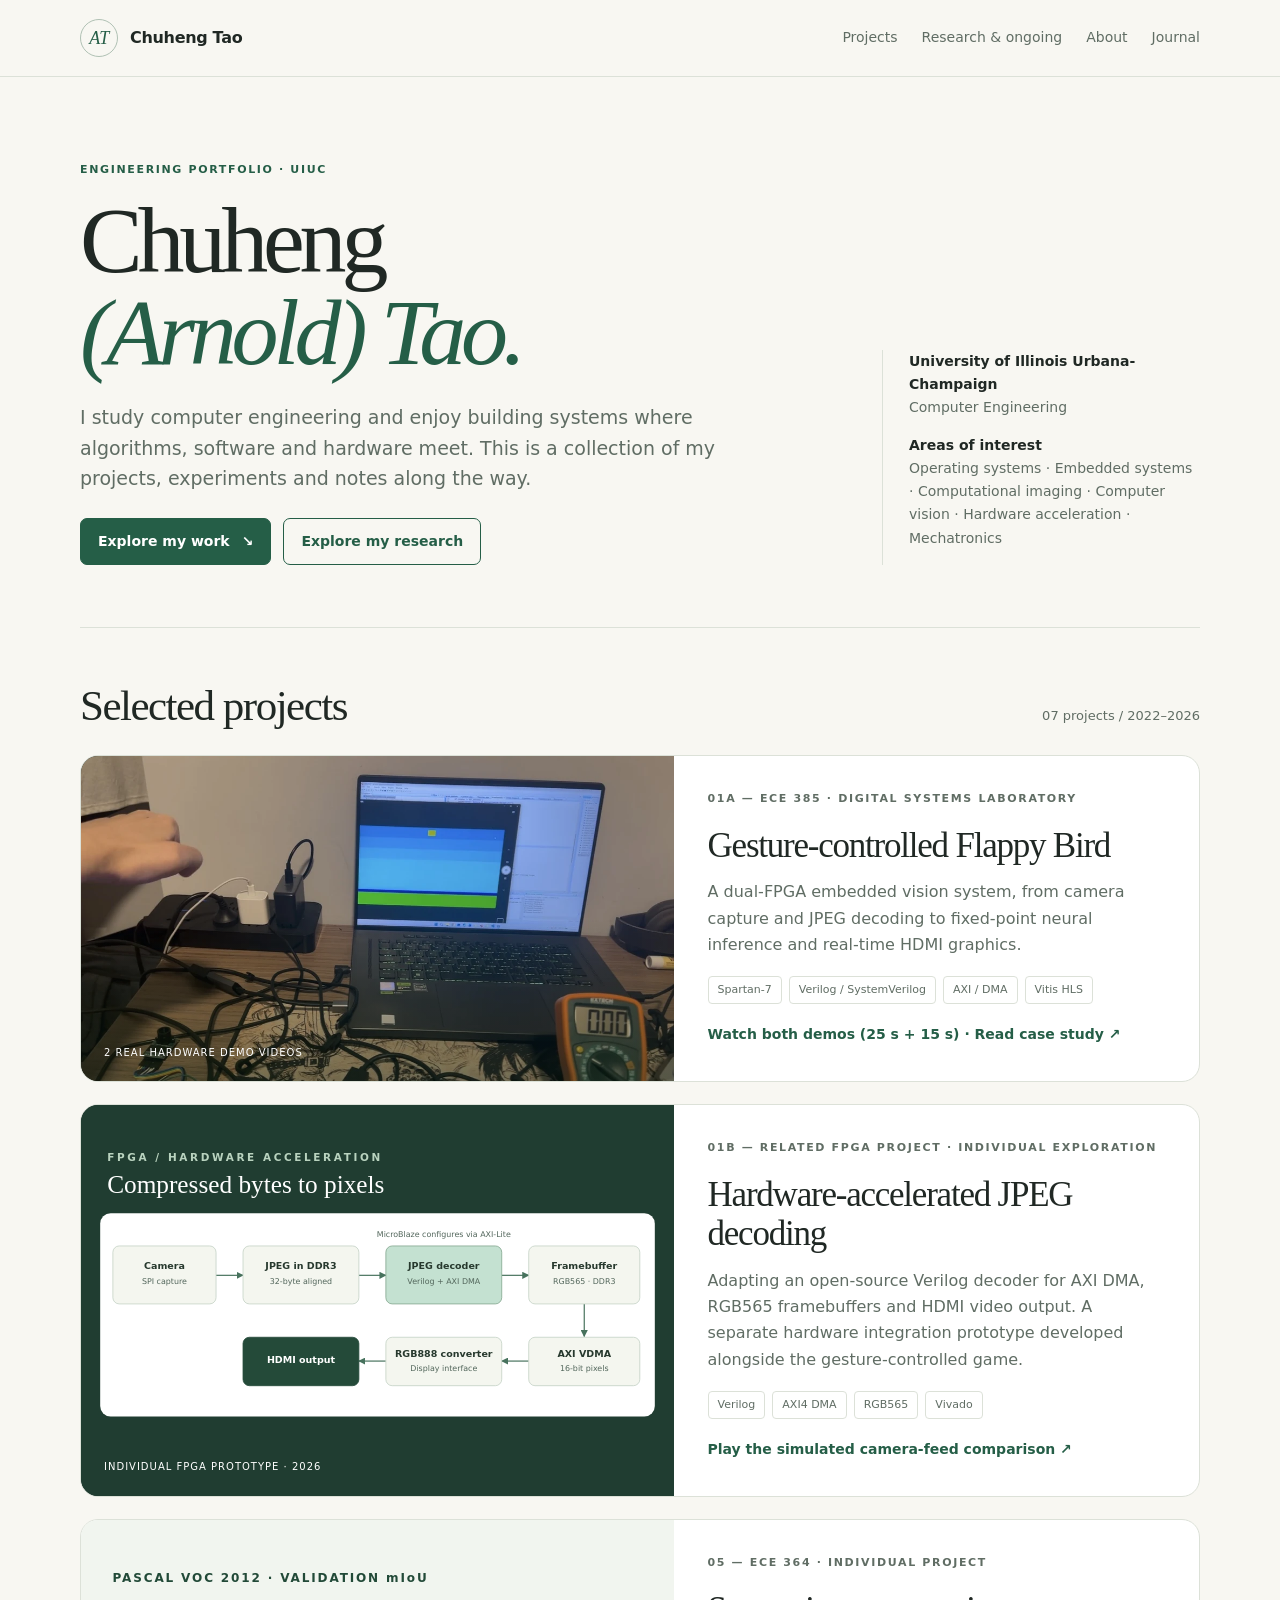
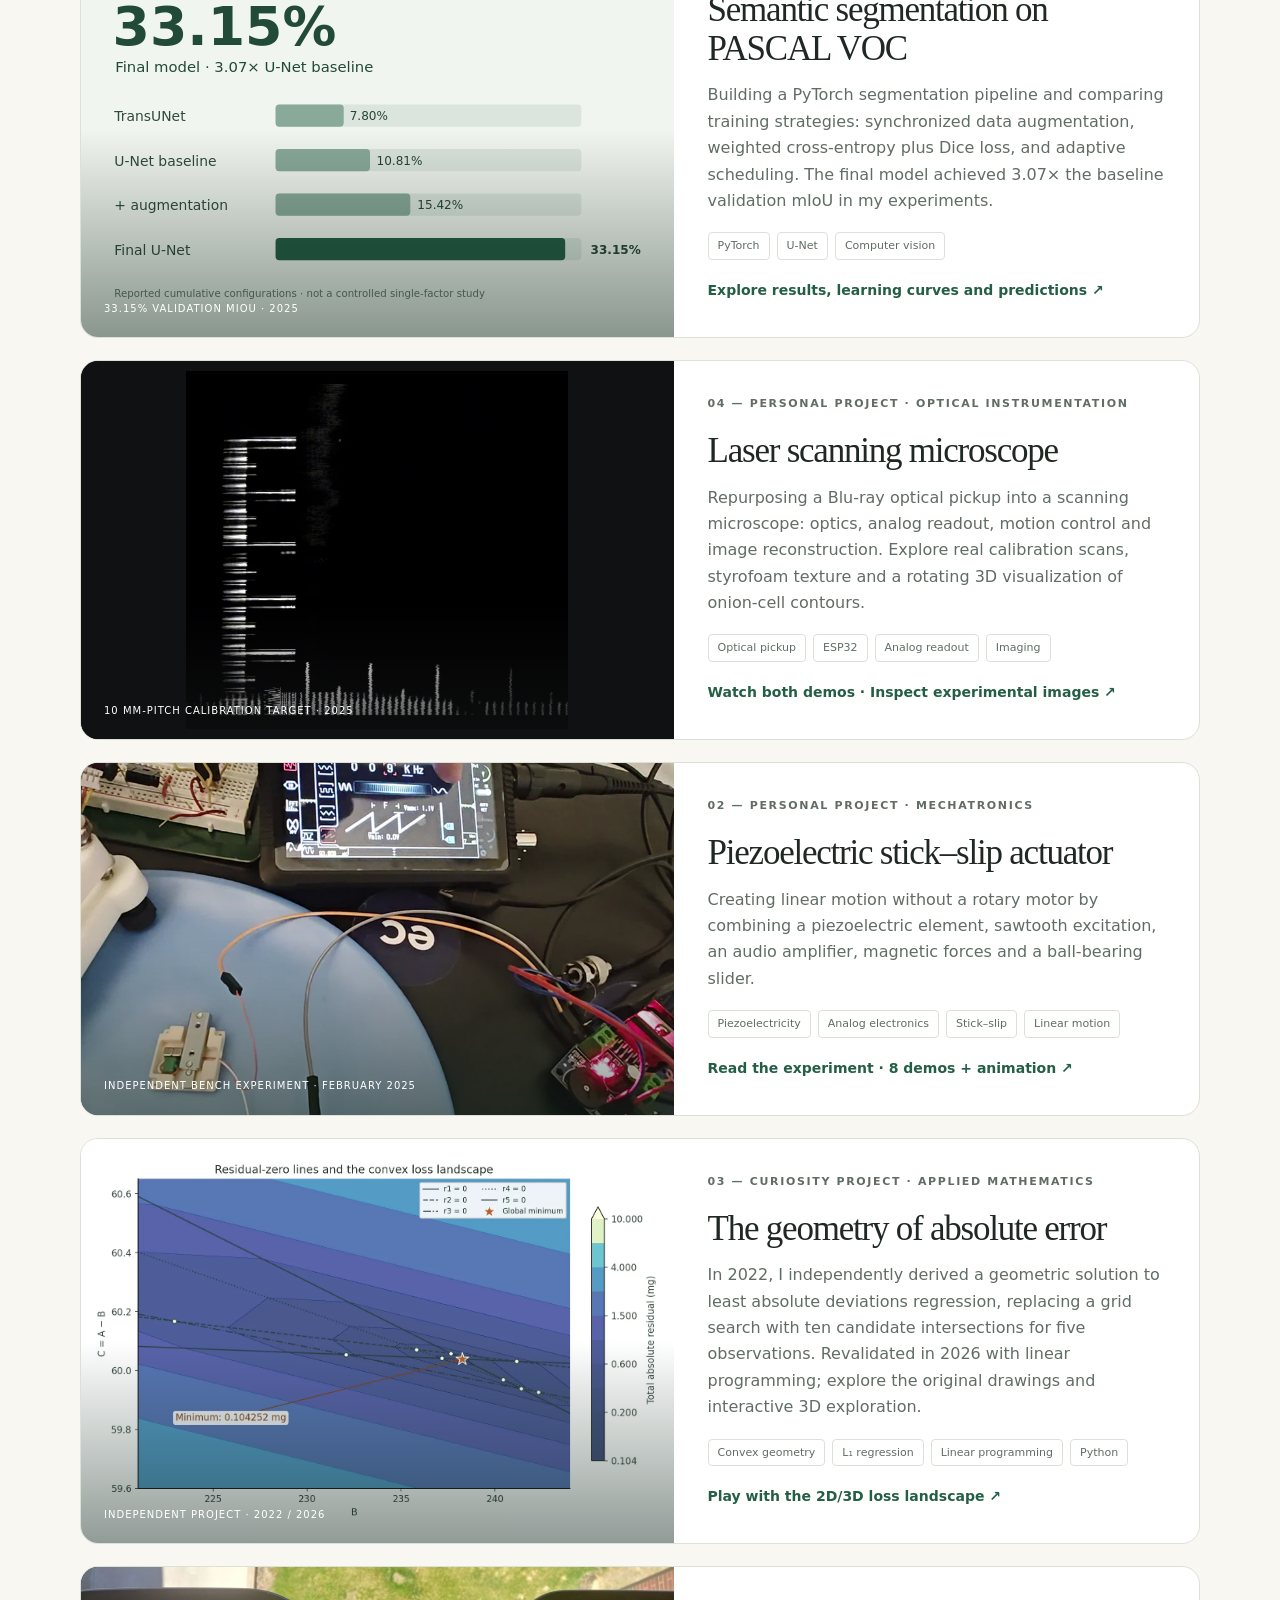
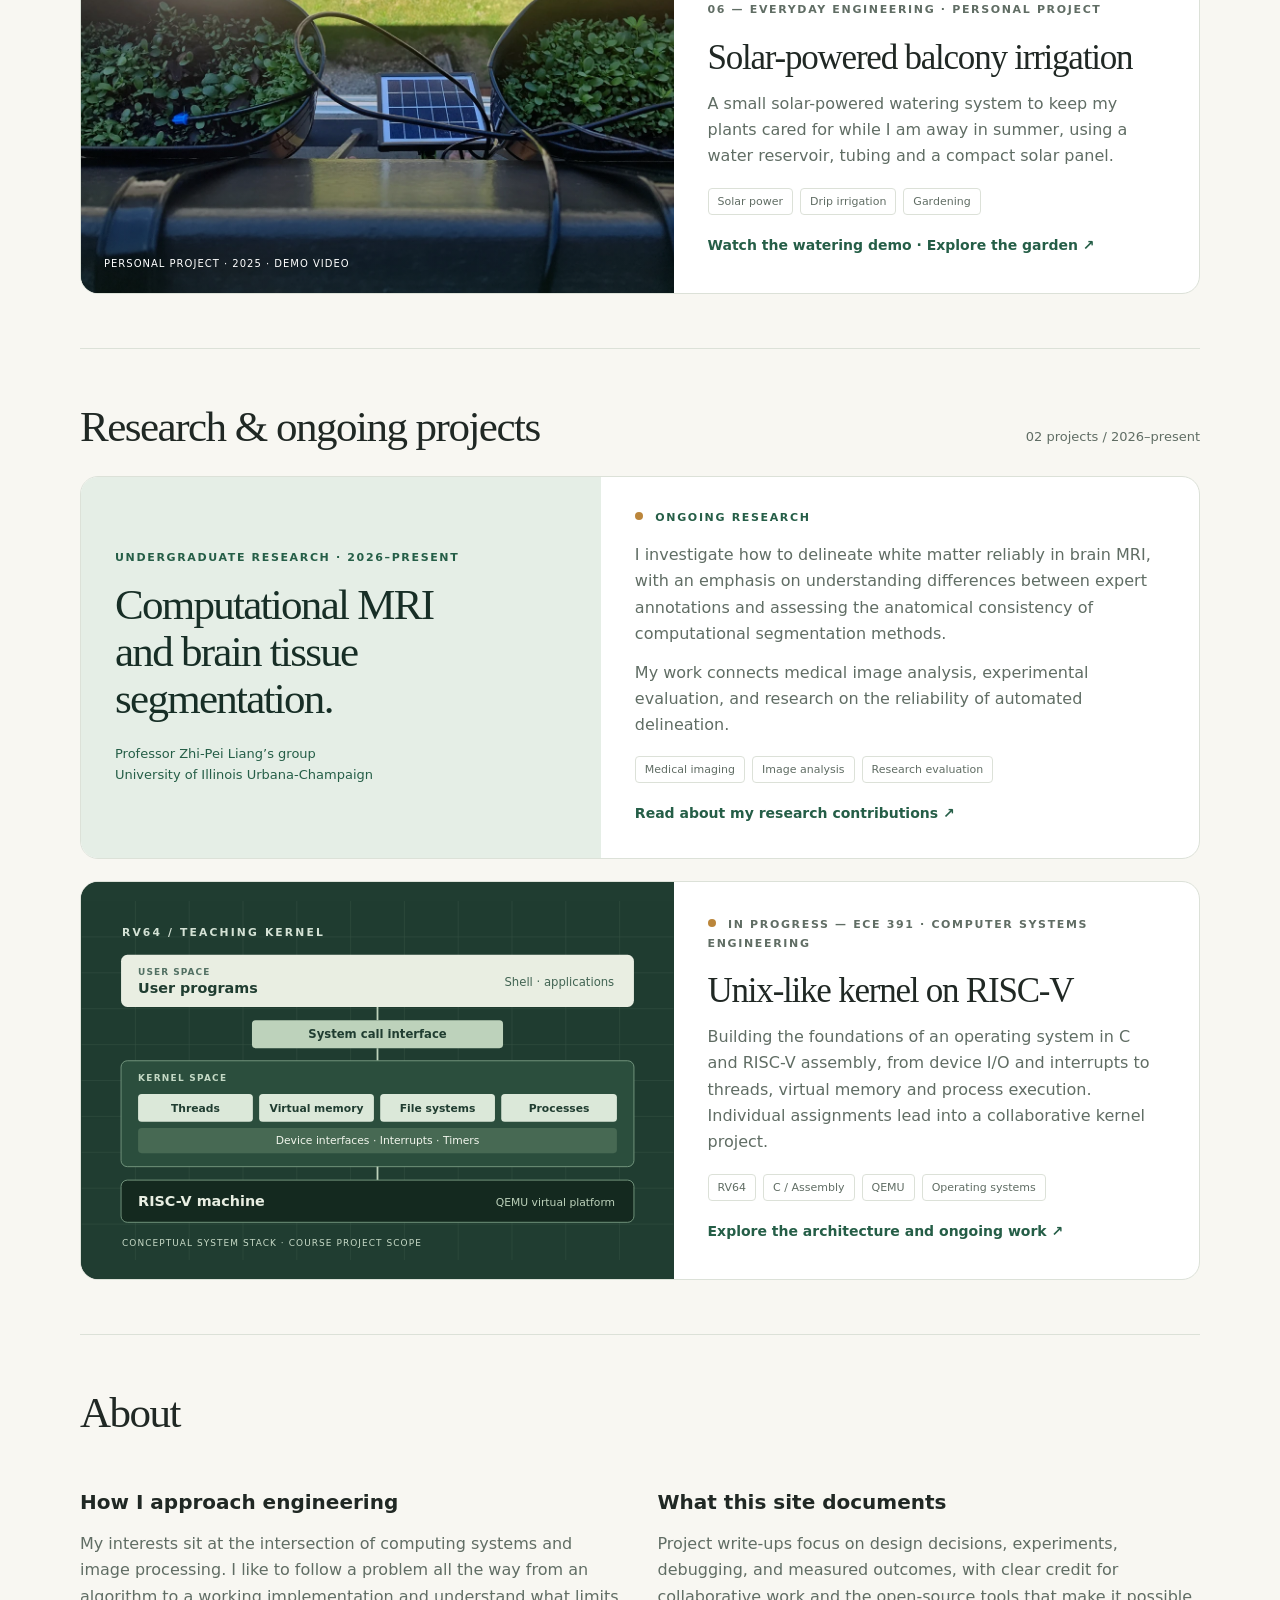
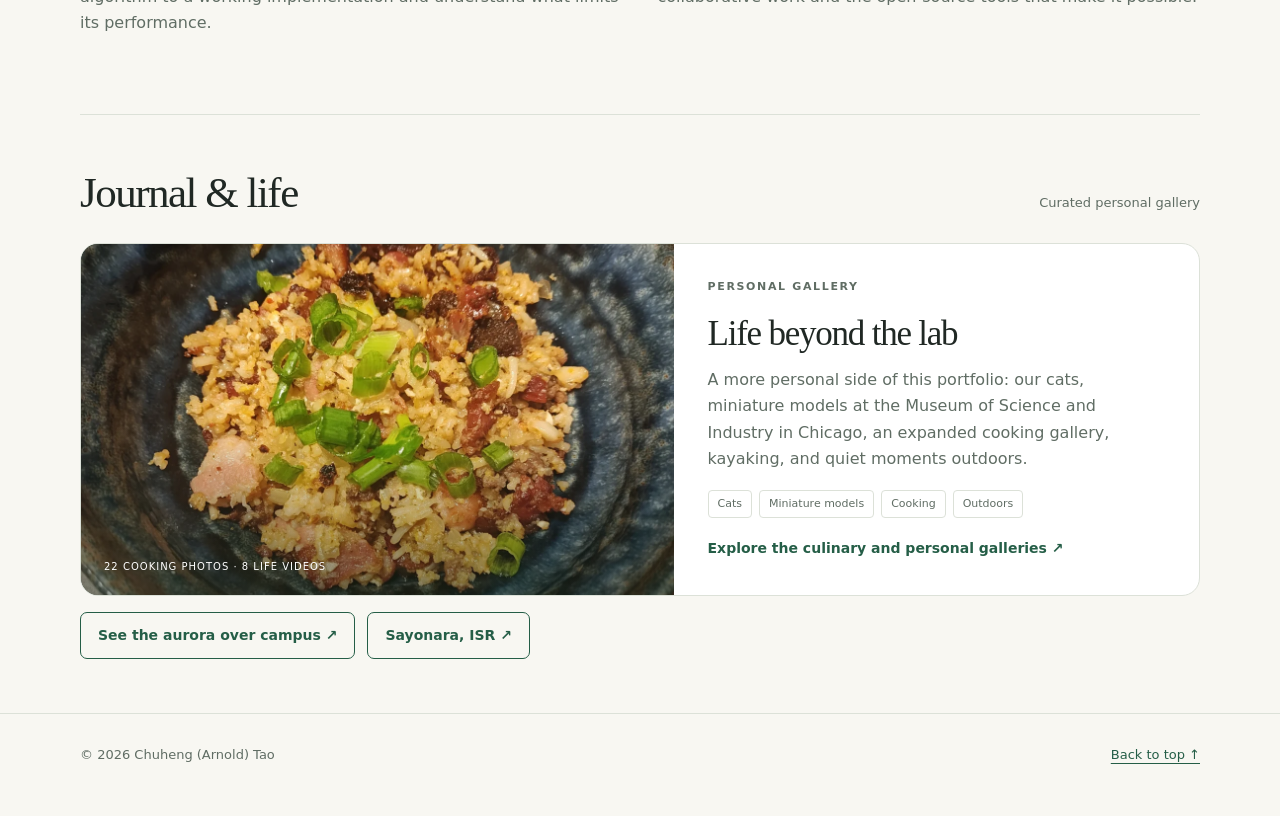
==== commit 76fb1fd4: "Add Sayonara ISR first-year dorm gallery" ====
--- a/index.html
+++ b/index.html
@@ -9,5 +9,5 @@
 <a class="featured secondary-project" href="projects/piezo-actuator.html"><div class="cover"><img alt="Piezoelectric linear slider connected to a waveform source and an audio amplifier" loading="lazy" src="assets/piezo/videos/test-05.webp"/><span class="cover-label">Independent bench experiment · February 2025</span></div><div class="feature-copy"><p class="eyebrow">02 — Personal project · Mechatronics</p><h3>Piezoelectric stick–slip actuator</h3><p>Creating linear motion without a rotary motor by combining a piezoelectric element, sawtooth excitation, an audio amplifier, magnetic forces and a ball-bearing slider.</p><div class="tags"><span class="tag">Piezoelectricity</span><span class="tag">Analog electronics</span><span class="tag">Stick–slip</span><span class="tag">Linear motion</span></div><span class="link-label">Read the experiment · 8 demos + animation ↗</span></div></a><a class="featured secondary-project lad-feature" href="projects/lad-regression.html"><div class="cover"><img alt="Convex piecewise-linear loss contours and residual-zero lines intersecting at the LAD optimum" loading="lazy" src="assets/lad/landscape.webp"/><span class="cover-label">Independent project · 2022 / 2026</span></div><div class="feature-copy"><p class="eyebrow">03 — Curiosity project · Applied mathematics</p><h3>The geometry of absolute error</h3><p>In 2022, I independently derived a geometric solution to least absolute deviations regression, replacing a grid search with ten candidate intersections for five observations. Revalidated in 2026 with linear programming; explore the original drawings and interactive 3D exploration.</p><div class="tags"><span class="tag">Convex geometry</span><span class="tag">L₁ regression</span><span class="tag">Linear programming</span><span class="tag">Python</span></div><span class="link-label">Play with the 2D/3D loss landscape ↗</span></div></a><a class="featured secondary-project" href="projects/solar-irrigation.html"><div class="cover"><img alt="Solar-powered irrigation lines in two balcony planters" loading="lazy" src="assets/irrigation/solar-planters.webp"/><span class="cover-label">Personal project · 2025 · Demo video</span></div><div class="feature-copy"><p class="eyebrow">06 — Everyday engineering · Personal project</p><h3>Solar-powered balcony irrigation</h3><p>A small solar-powered watering system to keep my plants cared for while I am away in summer, using a water reservoir, tubing and a compact solar panel.</p><div class="tags"><span class="tag">Solar power</span><span class="tag">Drip irrigation</span><span class="tag">Gardening</span></div><span class="link-label">Watch the watering demo · Explore the garden ↗</span></div></a></section>
 <section class="section" id="ongoing"><div class="section-heading"><h2>Research &amp; ongoing projects</h2><p>02 projects / 2026–present</p></div><a class="research-feature" href="projects/mri-research.html" id="research"><div class="research-label"><p class="eyebrow">Undergraduate research · 2026–present</p><h3>Computational MRI<br/>and brain tissue segmentation.</h3><p>Professor Zhi-Pei Liang’s group<br/>University of Illinois Urbana-Champaign</p></div><div class="research-copy"><p class="eyebrow"><span aria-hidden="true" class="status-dot"></span> Ongoing research</p><p>I investigate how to delineate white matter reliably in brain MRI, with an emphasis on understanding differences between expert annotations and assessing the anatomical consistency of computational segmentation methods.</p><p>My work connects medical image analysis, experimental evaluation, and research on the reliability of automated delineation.</p><div class="tags"><span class="tag">Medical imaging</span><span class="tag">Image analysis</span><span class="tag">Research evaluation</span></div><span class="link-label">Read about my research contributions ↗</span></div></a><a class="featured kernel-feature" href="projects/ece391.html"><div class="cover"><img alt="Conceptual RISC-V operating system stack, from user programs through the kernel to virtual hardware" loading="lazy" src="assets/ece391/kernel-stack.svg"/></div><div class="feature-copy"><p class="eyebrow"><span aria-hidden="true" class="status-dot"></span> In progress — ECE 391 · Computer Systems Engineering</p><h3>Unix-like kernel on RISC-V</h3><p>Building the foundations of an operating system in C and RISC-V assembly, from device I/O and interrupts to threads, virtual memory and process execution. Individual assignments lead into a collaborative kernel project.</p><div class="tags"><span class="tag">RV64</span><span class="tag">C / Assembly</span><span class="tag">QEMU</span><span class="tag">Operating systems</span></div><span class="link-label">Explore the architecture and ongoing work ↗</span></div></a></section>
 <section class="section" id="about"><div class="section-heading"><h2>About</h2></div><div class="two-col"><div class="info"><h3>How I approach engineering</h3><p>My interests sit at the intersection of computing systems and image processing. I like to follow a problem all the way from an algorithm to a working implementation and understand what limits its performance.</p></div><div class="info"><h3>What this site documents</h3><p>Project write-ups focus on design decisions, experiments, debugging, and measured outcomes, with clear credit for collaborative work and the open-source tools that make it possible.</p></div></div></section>
-<section class="section" id="journal"><div class="section-heading"><h2>Journal &amp; life</h2><p>Curated personal gallery</p></div><a class="featured secondary-project" href="projects/life.html"><div class="cover"><img alt="A bowl of fried rice topped with scallions" loading="lazy" src="assets/life/fried-rice-bowl.webp"/><span class="cover-label">22 cooking photos · 8 life videos</span></div><div class="feature-copy"><p class="eyebrow">Personal gallery</p><h3>Life beyond the lab</h3><p>A more personal side of this portfolio: our cats, miniature models at the Museum of Science and Industry in Chicago, an expanded cooking gallery, kayaking, and quiet moments outdoors.</p><div class="tags"><span class="tag">Cats</span><span class="tag">Miniature models</span><span class="tag">Cooking</span><span class="tag">Outdoors</span></div><span class="link-label">Explore the culinary and personal galleries ↗</span></div></a><div class="actions" style="margin-top:16px"><a class="btn" href="projects/life.html#campus-aurora">See the aurora over campus ↗</a></div></section></main>
+<section class="section" id="journal"><div class="section-heading"><h2>Journal &amp; life</h2><p>Curated personal gallery</p></div><a class="featured secondary-project" href="projects/life.html"><div class="cover"><img alt="A bowl of fried rice topped with scallions" loading="lazy" src="assets/life/fried-rice-bowl.webp"/><span class="cover-label">22 cooking photos · 8 life videos</span></div><div class="feature-copy"><p class="eyebrow">Personal gallery</p><h3>Life beyond the lab</h3><p>A more personal side of this portfolio: our cats, miniature models at the Museum of Science and Industry in Chicago, an expanded cooking gallery, kayaking, and quiet moments outdoors.</p><div class="tags"><span class="tag">Cats</span><span class="tag">Miniature models</span><span class="tag">Cooking</span><span class="tag">Outdoors</span></div><span class="link-label">Explore the culinary and personal galleries ↗</span></div></a><div class="actions" style="margin-top:16px"><a class="btn" href="projects/life.html#campus-aurora">See the aurora over campus ↗</a><a class="btn" href="projects/life.html#isr">Sayonara, ISR ↗</a></div></section></main>
 <footer><div class="wrap footer-inner"><span>© 2026 Chuheng (Arnold) Tao</span><a href="#main">Back to top ↑</a></div></footer></body></html>
